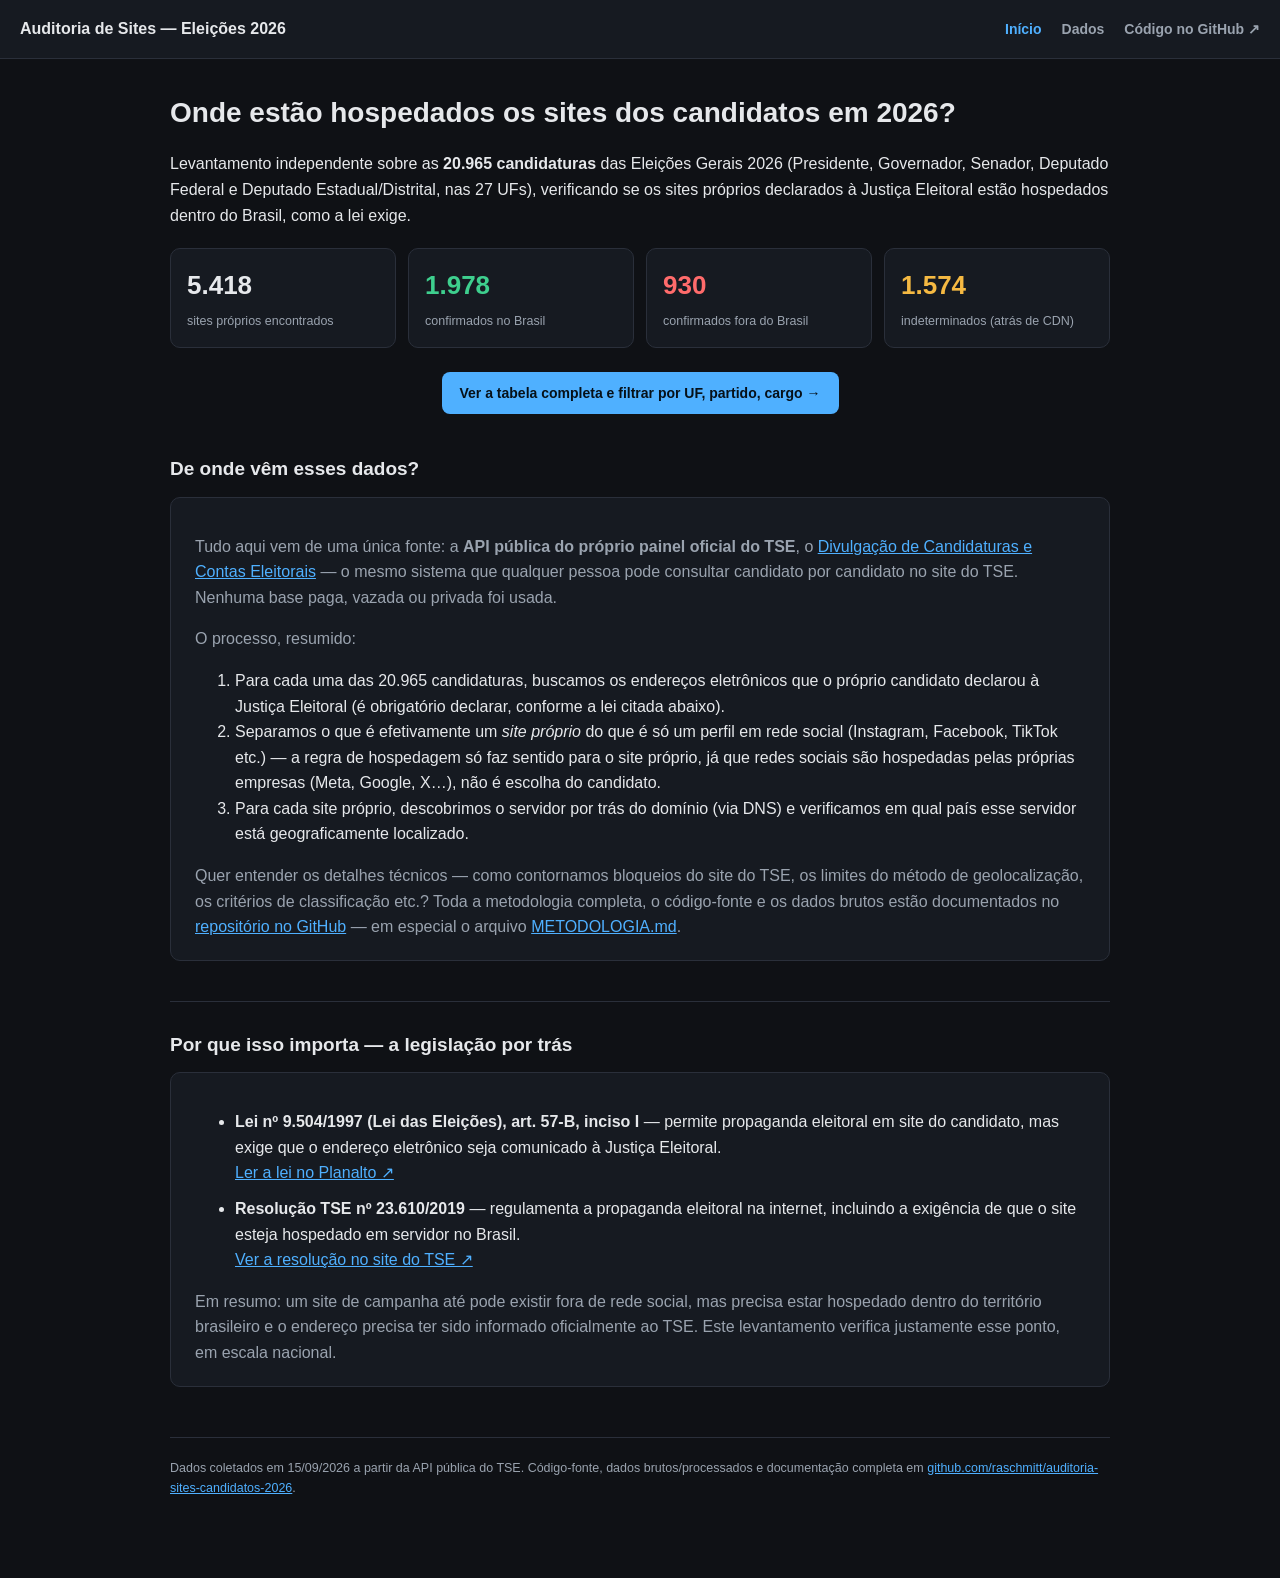
==== docs/index.html @ a0c49d77 "Remove seção 'O que este site NÃO é' da home" ====
<!DOCTYPE html>
<html lang="pt-BR">
<head>
<meta charset="UTF-8">
<meta name="viewport" content="width=device-width, initial-scale=1.0">
<title>Auditoria de Sites de Candidatos 2026</title>
<link rel="stylesheet" href="assets/style.css">
</head>
<body>

<nav class="topbar">
  <span class="brand">Auditoria de Sites — Eleições 2026</span>
  <a href="index.html" class="active">Início</a>
  <a href="dados.html">Dados</a>
  <a href="https://github.com/raschmitt/auditoria-sites-candidatos-2026" target="_blank">Código no GitHub ↗</a>
</nav>

<div class="wrap">

  <h1>Onde estão hospedados os sites dos candidatos em 2026?</h1>
  <p class="lead">
    Levantamento independente sobre as <strong>20.965 candidaturas</strong> das
    Eleições Gerais 2026 (Presidente, Governador, Senador, Deputado Federal e
    Deputado Estadual/Distrital, nas 27 UFs), verificando se os sites próprios
    declarados à Justiça Eleitoral estão hospedados dentro do Brasil, como a
    lei exige.
  </p>

  <div class="stat-grid">
    <div class="stat-card"><div class="num">5.418</div><div class="lbl">sites próprios encontrados</div></div>
    <div class="stat-card ok"><div class="num">1.978</div><div class="lbl">confirmados no Brasil</div></div>
    <div class="stat-card bad"><div class="num">930</div><div class="lbl">confirmados fora do Brasil</div></div>
    <div class="stat-card warn"><div class="num">1.574</div><div class="lbl">indeterminados (atrás de CDN)</div></div>
  </div>

  <p style="text-align:center; margin: 24px 0 40px;">
    <a class="btn" href="dados.html">Ver a tabela completa e filtrar por UF, partido, cargo →</a>
  </p>

  <h2>De onde vêm esses dados?</h2>
  <div class="card">
    <p>
      Tudo aqui vem de uma única fonte: a <strong>API pública do próprio
      painel oficial do TSE</strong>, o
      <a href="https://divulgacandcontas.tse.jus.br/divulga/" target="_blank">Divulgação de Candidaturas e Contas Eleitorais</a>
      — o mesmo sistema que qualquer pessoa pode consultar candidato por
      candidato no site do TSE. Nenhuma base paga, vazada ou privada foi
      usada.
    </p>
    <p>
      O processo, resumido:
    </p>
    <ol>
      <li>Para cada uma das 20.965 candidaturas, buscamos os endereços
        eletrônicos que o próprio candidato declarou à Justiça Eleitoral
        (é obrigatório declarar, conforme a lei citada abaixo).</li>
      <li>Separamos o que é efetivamente um <em>site próprio</em> do que é só
        um perfil em rede social (Instagram, Facebook, TikTok etc.) — a regra
        de hospedagem só faz sentido para o site próprio, já que redes
        sociais são hospedadas pelas próprias empresas (Meta, Google, X…),
        não é escolha do candidato.</li>
      <li>Para cada site próprio, descobrimos o servidor por trás do domínio
        (via DNS) e verificamos em qual país esse servidor está
        geograficamente localizado.</li>
    </ol>
    <p style="margin-bottom:0;">
      Quer entender os detalhes técnicos — como contornamos bloqueios do site
      do TSE, os limites do método de geolocalização, os critérios de
      classificação etc.? Toda a metodologia completa, o código-fonte e os
      dados brutos estão documentados no
      <a href="https://github.com/raschmitt/auditoria-sites-candidatos-2026" target="_blank">repositório no GitHub</a>
      — em especial o arquivo
      <a href="https://github.com/raschmitt/auditoria-sites-candidatos-2026/blob/main/docs/METODOLOGIA.md" target="_blank">METODOLOGIA.md</a>.
    </p>
  </div>

  <h2>Por que isso importa — a legislação por trás</h2>
  <div class="card">
    <ul class="legis">
      <li>
        <strong>Lei nº 9.504/1997 (Lei das Eleições), art. 57-B, inciso I</strong> —
        permite propaganda eleitoral em site do candidato, mas exige que o
        endereço eletrônico seja comunicado à Justiça Eleitoral.
        <br><a href="https://www.planalto.gov.br/ccivil_03/leis/l9504.htm" target="_blank">Ler a lei no Planalto ↗</a>
      </li>
      <li>
        <strong>Resolução TSE nº 23.610/2019</strong> — regulamenta a
        propaganda eleitoral na internet, incluindo a exigência de que o
        site esteja hospedado em servidor no Brasil.
        <br><a href="https://www.tse.jus.br/legislacao/compilada/res/2019/resolucao-no-23-610-de-18-de-dezembro-de-2019" target="_blank">Ver a resolução no site do TSE ↗</a>
      </li>
    </ul>
    <p style="margin-bottom:0;">
      Em resumo: um site de campanha até pode existir fora de rede social,
      mas precisa estar hospedado dentro do território brasileiro e o
      endereço precisa ter sido informado oficialmente ao TSE. Este
      levantamento verifica justamente esse ponto, em escala nacional.
    </p>
  </div>

  <footer>
    Dados coletados em 15/09/2026 a partir da API pública do TSE.
    Código-fonte, dados brutos/processados e documentação completa em
    <a href="https://github.com/raschmitt/auditoria-sites-candidatos-2026" target="_blank">github.com/raschmitt/auditoria-sites-candidatos-2026</a>.
  </footer>

</div>
</body>
</html>
---- docs/assets/style.css ----
:root {
  --bg: #0f1115;
  --bg-card: #161a21;
  --border: #2a2f3a;
  --text: #e6e8eb;
  --text-dim: #9aa3af;
  --accent: #4fb0ff;
  --green: #3ecf8e;
  --red: #ff6b6b;
  --amber: #f5b942;
  --gray: #6b7280;
  --radius: 10px;
  --font: -apple-system, BlinkMacSystemFont, "Segoe UI", Roboto, Helvetica, Arial, sans-serif;
}

* { box-sizing: border-box; }

body {
  margin: 0;
  font-family: var(--font);
  background: var(--bg);
  color: var(--text);
  line-height: 1.6;
}

.wrap {
  max-width: 980px;
  margin: 0 auto;
  padding: 32px 20px 80px;
}

.wrap.wide {
  max-width: 1440px;
}

nav.topbar {
  display: flex;
  gap: 20px;
  align-items: center;
  padding: 16px 20px;
  border-bottom: 1px solid var(--border);
  background: var(--bg-card);
  position: sticky;
  top: 0;
  z-index: 10;
}
nav.topbar a {
  color: var(--text-dim);
  text-decoration: none;
  font-size: 14px;
  font-weight: 600;
}
nav.topbar a.active, nav.topbar a:hover { color: var(--accent); }
nav.topbar .brand { color: var(--text); font-weight: 700; margin-right: auto; }

h1 { font-size: 28px; margin: 0 0 8px; }
h2 { font-size: 19px; margin: 40px 0 12px; border-top: 1px solid var(--border); padding-top: 28px; }
h2:first-of-type { border-top: none; padding-top: 0; }
p { color: var(--text-dim); }
a { color: var(--accent); }

.lead { font-size: 16px; color: var(--text); }

.stat-grid {
  display: grid;
  grid-template-columns: repeat(auto-fit, minmax(150px, 1fr));
  gap: 12px;
  margin: 20px 0;
}
.stat-card {
  background: var(--bg-card);
  border: 1px solid var(--border);
  border-radius: var(--radius);
  padding: 16px;
}
.stat-card .num { font-size: 26px; font-weight: 700; }
.stat-card .lbl { font-size: 12.5px; color: var(--text-dim); margin-top: 4px; }
.stat-card.ok .num { color: var(--green); }
.stat-card.bad .num { color: var(--red); }
.stat-card.warn .num { color: var(--amber); }

.card {
  background: var(--bg-card);
  border: 1px solid var(--border);
  border-radius: var(--radius);
  padding: 20px 24px;
  margin-bottom: 16px;
}

ul.legis li { margin-bottom: 10px; }

.btn {
  display: inline-block;
  background: var(--accent);
  color: #061018;
  font-weight: 700;
  text-decoration: none;
  padding: 10px 18px;
  border-radius: 8px;
  font-size: 14px;
}
.btn.secondary {
  background: transparent;
  color: var(--text);
  border: 1px solid var(--border);
}

/* --- tabela de dados --- */
.filters {
  display: flex;
  flex-wrap: wrap;
  gap: 10px;
  margin-bottom: 16px;
  position: sticky;
  top: 57px;
  background: var(--bg);
  padding: 12px 0;
  z-index: 5;
}
.filters input, .filters select {
  background: var(--bg-card);
  border: 1px solid var(--border);
  color: var(--text);
  padding: 8px 10px;
  border-radius: 8px;
  font-size: 13px;
  font-family: var(--font);
}
.filters input[type="search"] { flex: 1 1 220px; min-width: 160px; }
.filters select { flex: 0 1 160px; }

.count-line { color: var(--text-dim); font-size: 13px; margin-bottom: 10px; }

.table-scroll { overflow-x: auto; border: 1px solid var(--border); border-radius: var(--radius); }
table { border-collapse: collapse; width: 100%; font-size: 13.5px; white-space: nowrap; }
thead th {
  text-align: left;
  background: var(--bg-card);
  color: var(--text-dim);
  padding: 10px 12px;
  border-bottom: 1px solid var(--border);
  position: sticky;
  top: 0;
}
tbody td { padding: 8px 12px; border-bottom: 1px solid var(--border); }
tbody tr:hover { background: #1a1f28; }
tbody td.dom a { color: var(--text); }

.badge { display: inline-block; padding: 3px 9px; border-radius: 999px; font-size: 12px; font-weight: 600; }
.badge.br { background: rgba(62,207,142,0.15); color: var(--green); }
.badge.fora { background: rgba(255,107,107,0.15); color: var(--red); }
.badge.cdn { background: rgba(245,185,66,0.15); color: var(--amber); }
.badge.erro { background: rgba(107,114,128,0.2); color: var(--gray); }

.pagination { display: flex; gap: 8px; align-items: center; justify-content: center; margin-top: 16px; }
.pagination button {
  background: var(--bg-card); color: var(--text); border: 1px solid var(--border);
  padding: 6px 12px; border-radius: 6px; cursor: pointer; font-size: 13px;
}
.pagination button:disabled { opacity: 0.4; cursor: default; }

footer { color: var(--text-dim); font-size: 12.5px; margin-top: 50px; border-top: 1px solid var(--border); padding-top: 20px; }

@media (max-width: 640px) {
  .wrap { padding: 20px 14px 60px; }
  h1 { font-size: 23px; }
  .filters { position: static; }
}
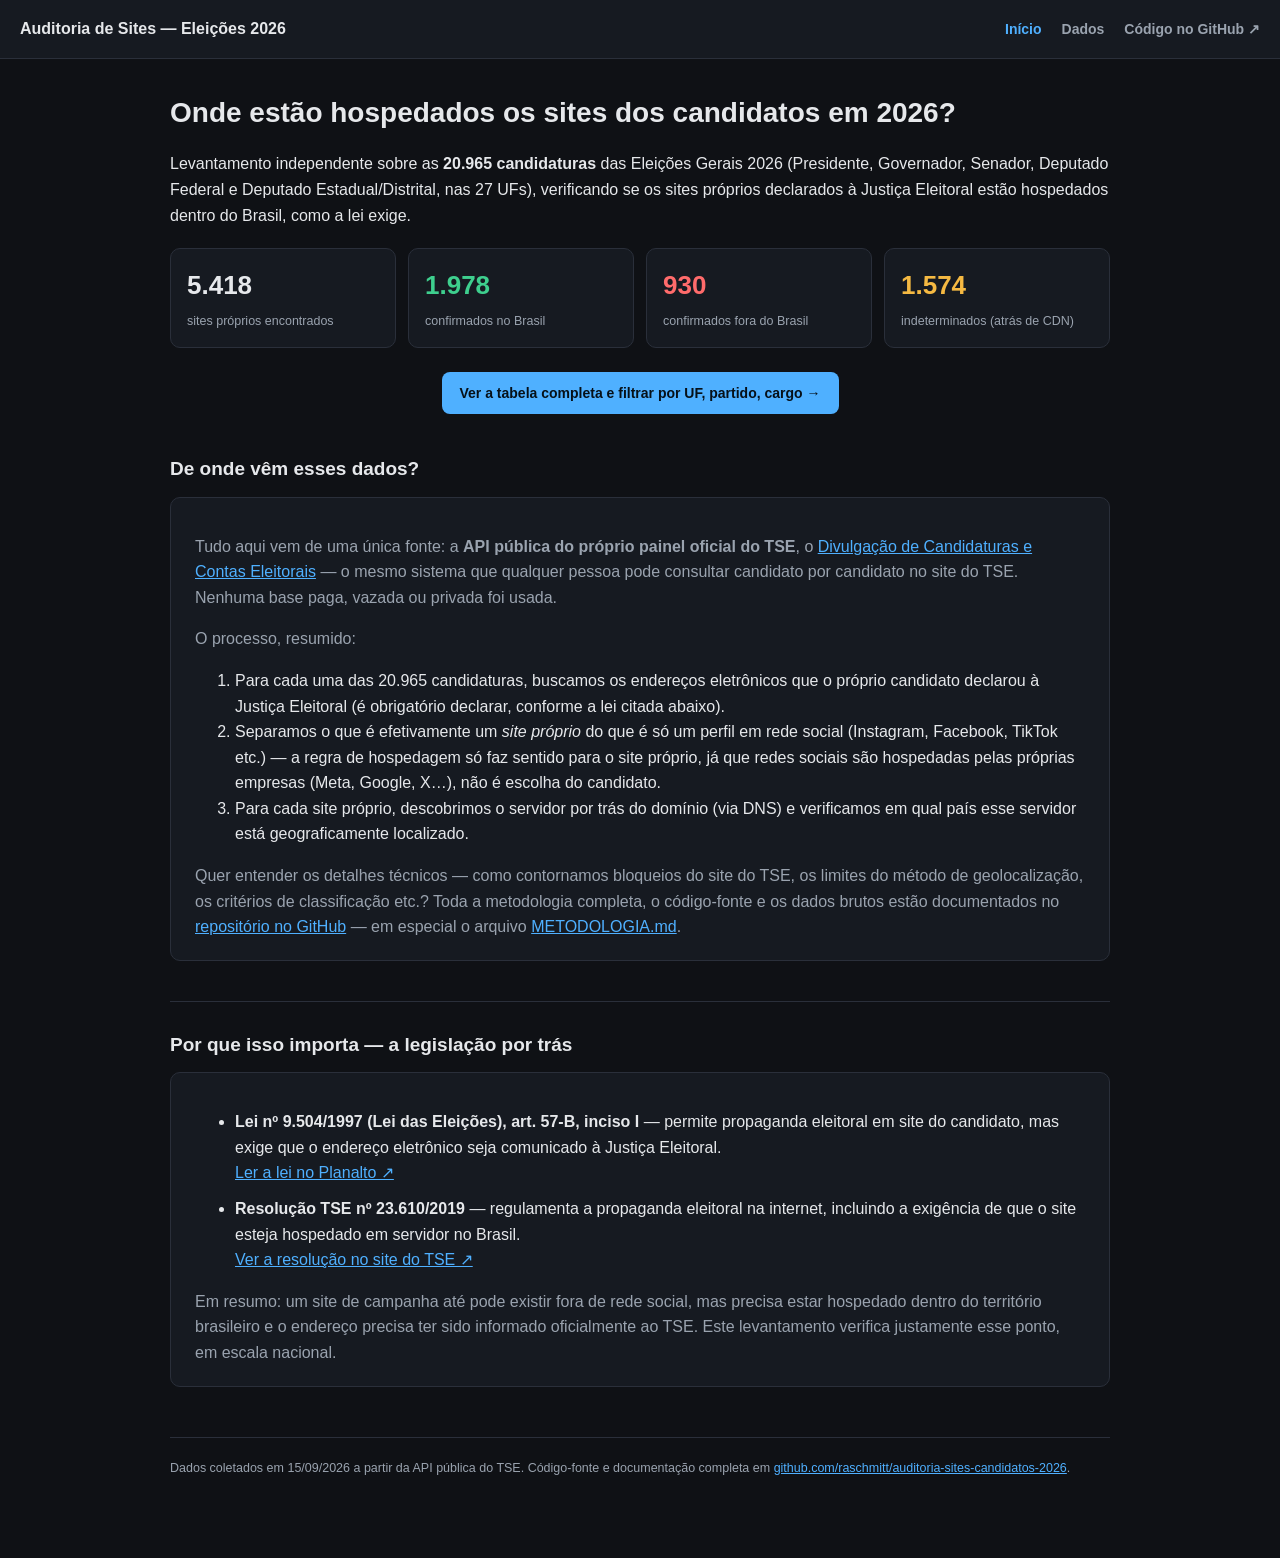
==== commit 9bc8551f: "Simplifica texto do rodapé da home" ====
--- a/docs/index.html
+++ b/docs/index.html
@@ -100,7 +100,7 @@
 
   <footer>
     Dados coletados em 15/09/2026 a partir da API pública do TSE.
-    Código-fonte, dados brutos/processados e documentação completa em
+    Código-fonte e documentação completa em
     <a href="https://github.com/raschmitt/auditoria-sites-candidatos-2026" target="_blank">github.com/raschmitt/auditoria-sites-candidatos-2026</a>.
   </footer>
 
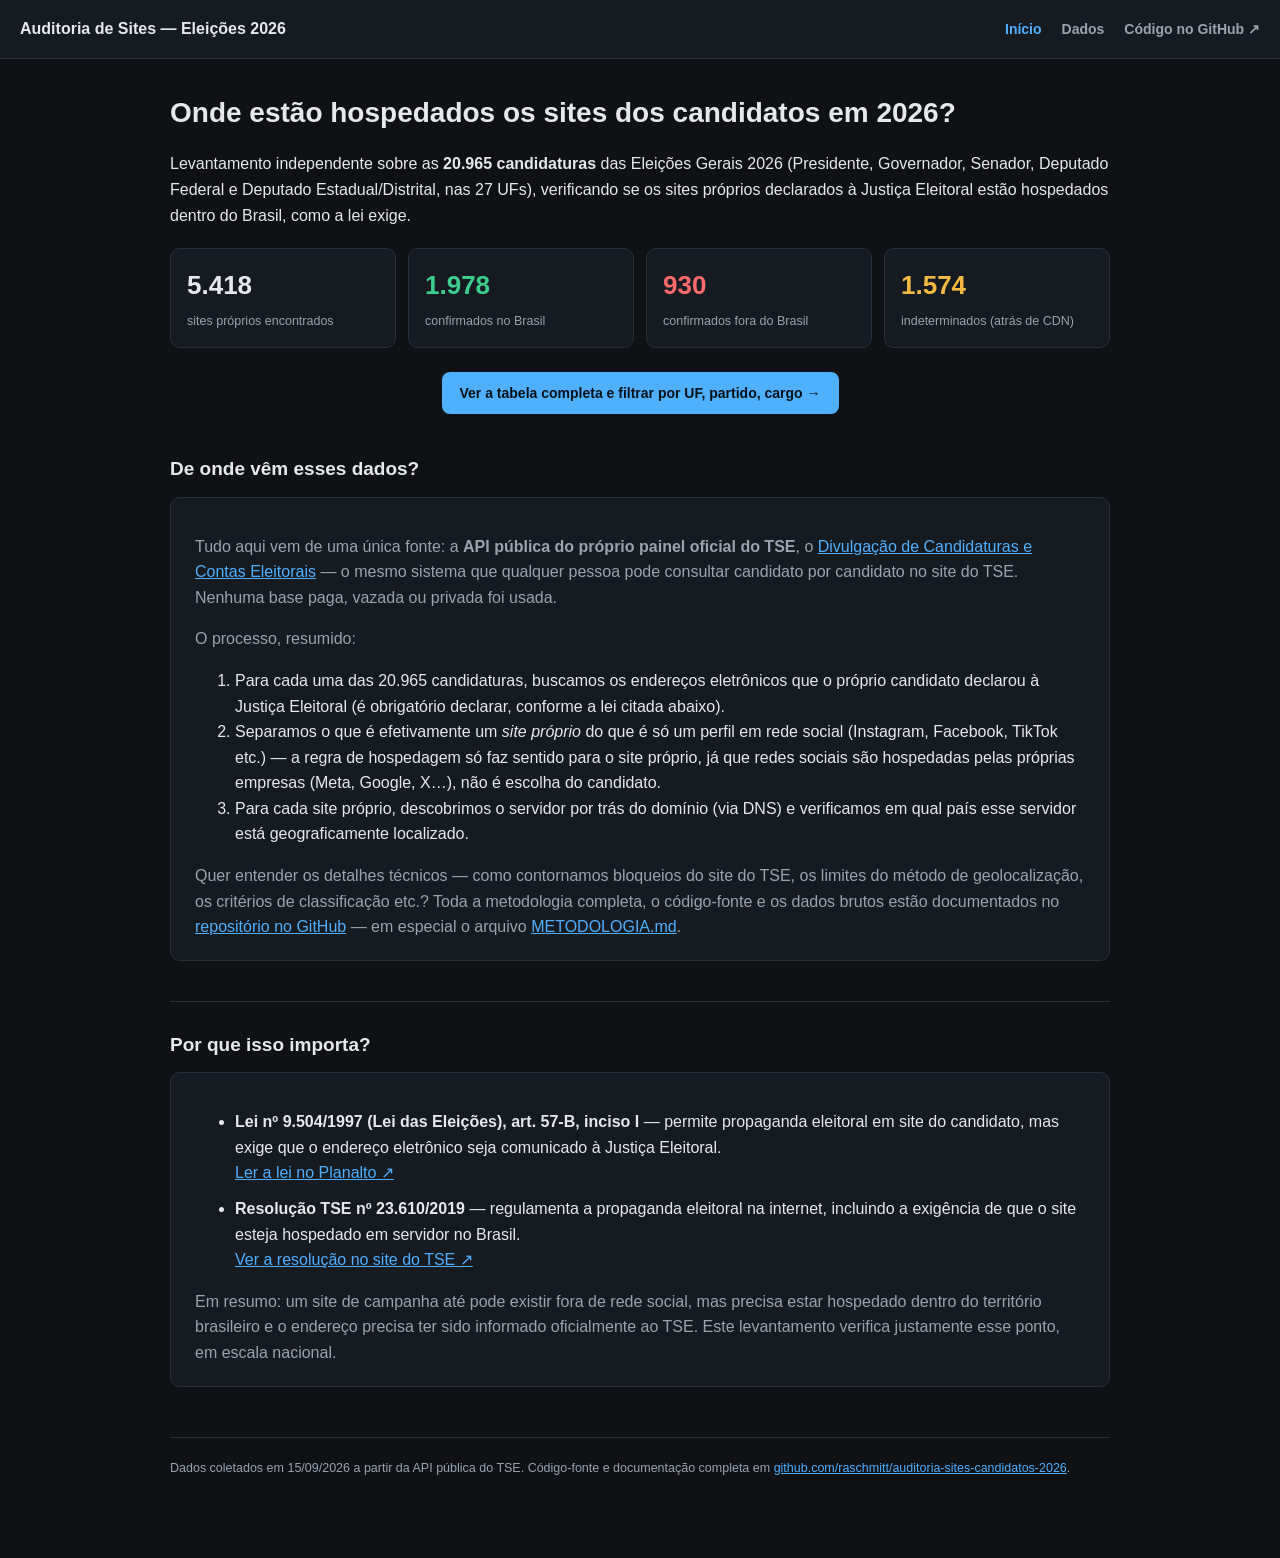
==== commit 8ef0ab8c: "Simplifica título da seção de legislação para 'Por que isso importa?'" ====
--- a/docs/index.html
+++ b/docs/index.html
@@ -74,7 +74,7 @@
     </p>
   </div>
 
-  <h2>Por que isso importa — a legislação por trás</h2>
+  <h2>Por que isso importa?</h2>
   <div class="card">
     <ul class="legis">
       <li>
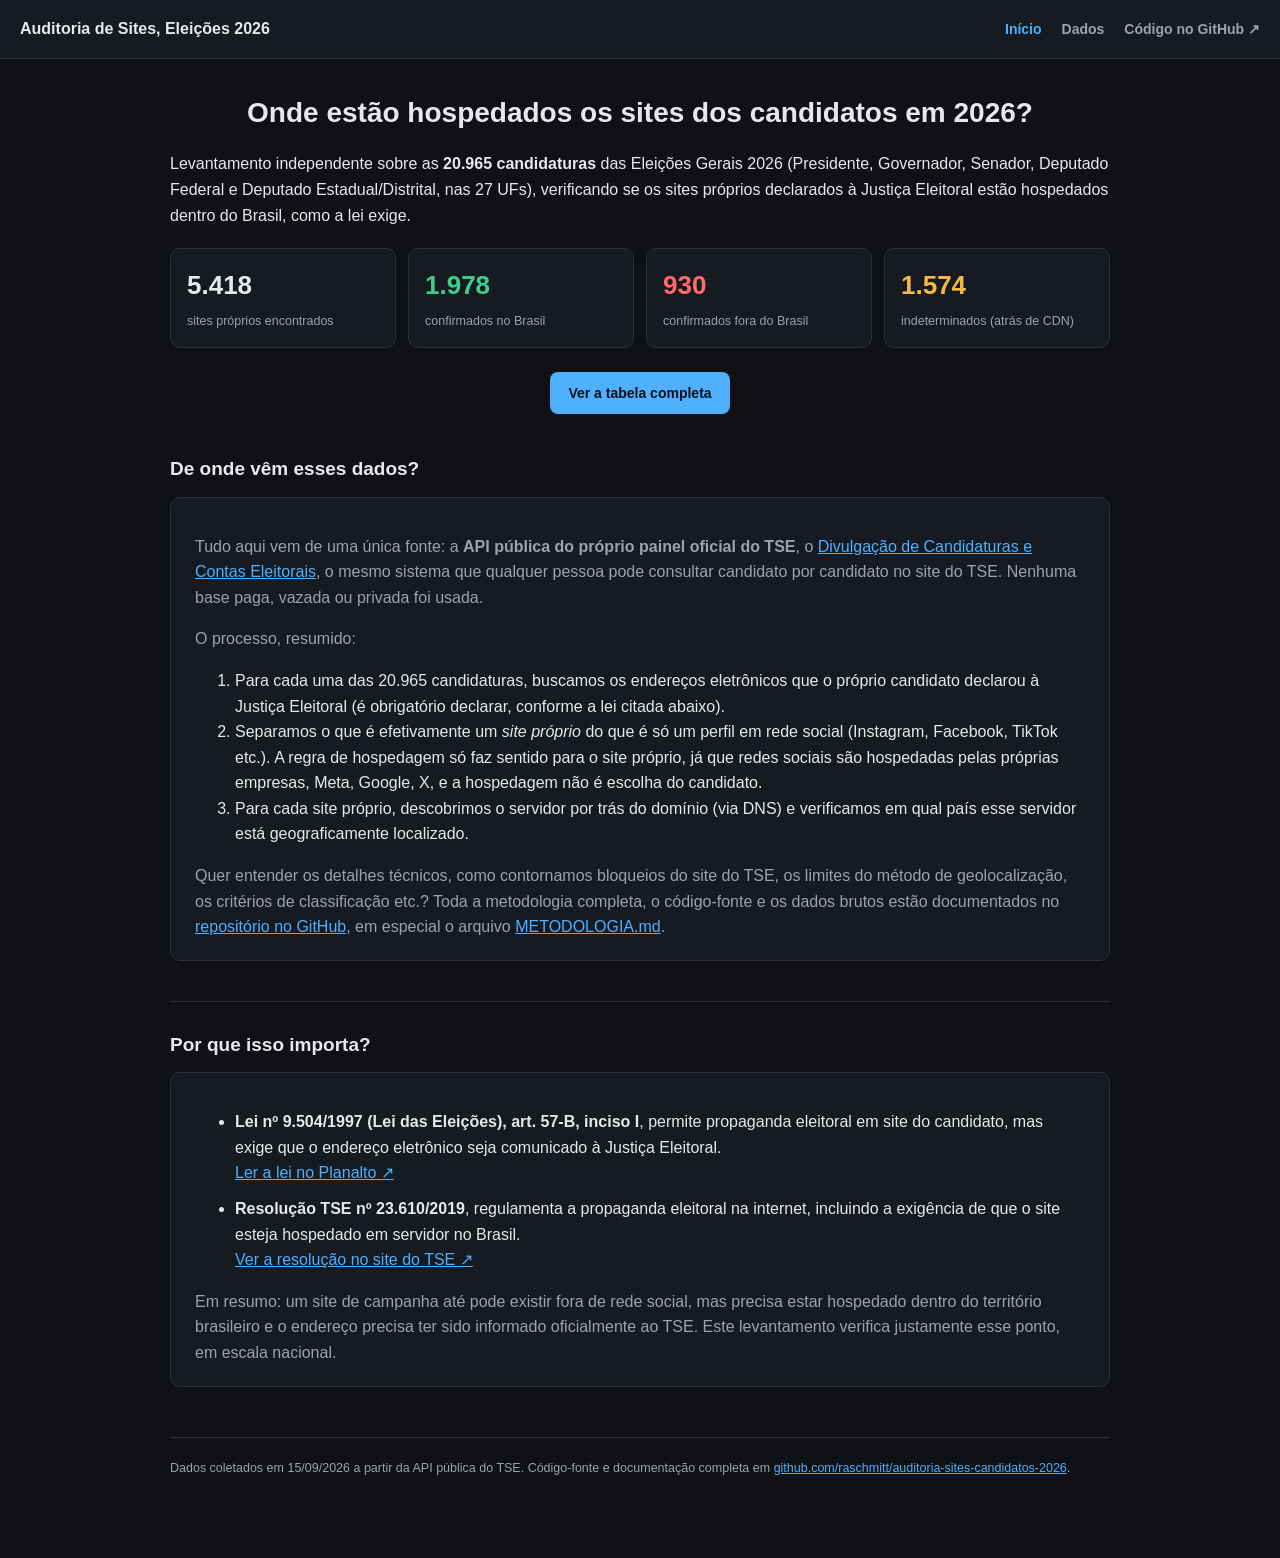
==== commit 3b32e055: "Ajustes de copy na home: botão, título centralizado, sem travessão - Simplifica copy do botão princi" ====
--- a/docs/index.html
+++ b/docs/index.html
@@ -9,7 +9,7 @@
 <body>
 
 <nav class="topbar">
-  <span class="brand">Auditoria de Sites — Eleições 2026</span>
+  <span class="brand">Auditoria de Sites, Eleições 2026</span>
   <a href="index.html" class="active">Início</a>
   <a href="dados.html">Dados</a>
   <a href="https://github.com/raschmitt/auditoria-sites-candidatos-2026" target="_blank">Código no GitHub ↗</a>
@@ -17,7 +17,7 @@
 
 <div class="wrap">
 
-  <h1>Onde estão hospedados os sites dos candidatos em 2026?</h1>
+  <h1 style="text-align:center;">Onde estão hospedados os sites dos candidatos em 2026?</h1>
   <p class="lead">
     Levantamento independente sobre as <strong>20.965 candidaturas</strong> das
     Eleições Gerais 2026 (Presidente, Governador, Senador, Deputado Federal e
@@ -34,7 +34,7 @@
   </div>
 
   <p style="text-align:center; margin: 24px 0 40px;">
-    <a class="btn" href="dados.html">Ver a tabela completa e filtrar por UF, partido, cargo →</a>
+    <a class="btn" href="dados.html">Ver a tabela completa</a>
   </p>
 
   <h2>De onde vêm esses dados?</h2>
@@ -42,8 +42,8 @@
     <p>
       Tudo aqui vem de uma única fonte: a <strong>API pública do próprio
       painel oficial do TSE</strong>, o
-      <a href="https://divulgacandcontas.tse.jus.br/divulga/" target="_blank">Divulgação de Candidaturas e Contas Eleitorais</a>
-      — o mesmo sistema que qualquer pessoa pode consultar candidato por
+      <a href="https://divulgacandcontas.tse.jus.br/divulga/" target="_blank">Divulgação de Candidaturas e Contas Eleitorais</a>,
+      o mesmo sistema que qualquer pessoa pode consultar candidato por
       candidato no site do TSE. Nenhuma base paga, vazada ou privada foi
       usada.
     </p>
@@ -55,21 +55,21 @@
         eletrônicos que o próprio candidato declarou à Justiça Eleitoral
         (é obrigatório declarar, conforme a lei citada abaixo).</li>
       <li>Separamos o que é efetivamente um <em>site próprio</em> do que é só
-        um perfil em rede social (Instagram, Facebook, TikTok etc.) — a regra
+        um perfil em rede social (Instagram, Facebook, TikTok etc.). A regra
         de hospedagem só faz sentido para o site próprio, já que redes
-        sociais são hospedadas pelas próprias empresas (Meta, Google, X…),
-        não é escolha do candidato.</li>
+        sociais são hospedadas pelas próprias empresas, Meta, Google, X,
+        e a hospedagem não é escolha do candidato.</li>
       <li>Para cada site próprio, descobrimos o servidor por trás do domínio
         (via DNS) e verificamos em qual país esse servidor está
         geograficamente localizado.</li>
     </ol>
     <p style="margin-bottom:0;">
-      Quer entender os detalhes técnicos — como contornamos bloqueios do site
+      Quer entender os detalhes técnicos, como contornamos bloqueios do site
       do TSE, os limites do método de geolocalização, os critérios de
       classificação etc.? Toda a metodologia completa, o código-fonte e os
       dados brutos estão documentados no
-      <a href="https://github.com/raschmitt/auditoria-sites-candidatos-2026" target="_blank">repositório no GitHub</a>
-      — em especial o arquivo
+      <a href="https://github.com/raschmitt/auditoria-sites-candidatos-2026" target="_blank">repositório no GitHub</a>,
+      em especial o arquivo
       <a href="https://github.com/raschmitt/auditoria-sites-candidatos-2026/blob/main/docs/METODOLOGIA.md" target="_blank">METODOLOGIA.md</a>.
     </p>
   </div>
@@ -78,13 +78,13 @@
   <div class="card">
     <ul class="legis">
       <li>
-        <strong>Lei nº 9.504/1997 (Lei das Eleições), art. 57-B, inciso I</strong> —
+        <strong>Lei nº 9.504/1997 (Lei das Eleições), art. 57-B, inciso I</strong>,
         permite propaganda eleitoral em site do candidato, mas exige que o
         endereço eletrônico seja comunicado à Justiça Eleitoral.
         <br><a href="https://www.planalto.gov.br/ccivil_03/leis/l9504.htm" target="_blank">Ler a lei no Planalto ↗</a>
       </li>
       <li>
-        <strong>Resolução TSE nº 23.610/2019</strong> — regulamenta a
+        <strong>Resolução TSE nº 23.610/2019</strong>, regulamenta a
         propaganda eleitoral na internet, incluindo a exigência de que o
         site esteja hospedado em servidor no Brasil.
         <br><a href="https://www.tse.jus.br/legislacao/compilada/res/2019/resolucao-no-23-610-de-18-de-dezembro-de-2019" target="_blank">Ver a resolução no site do TSE ↗</a>
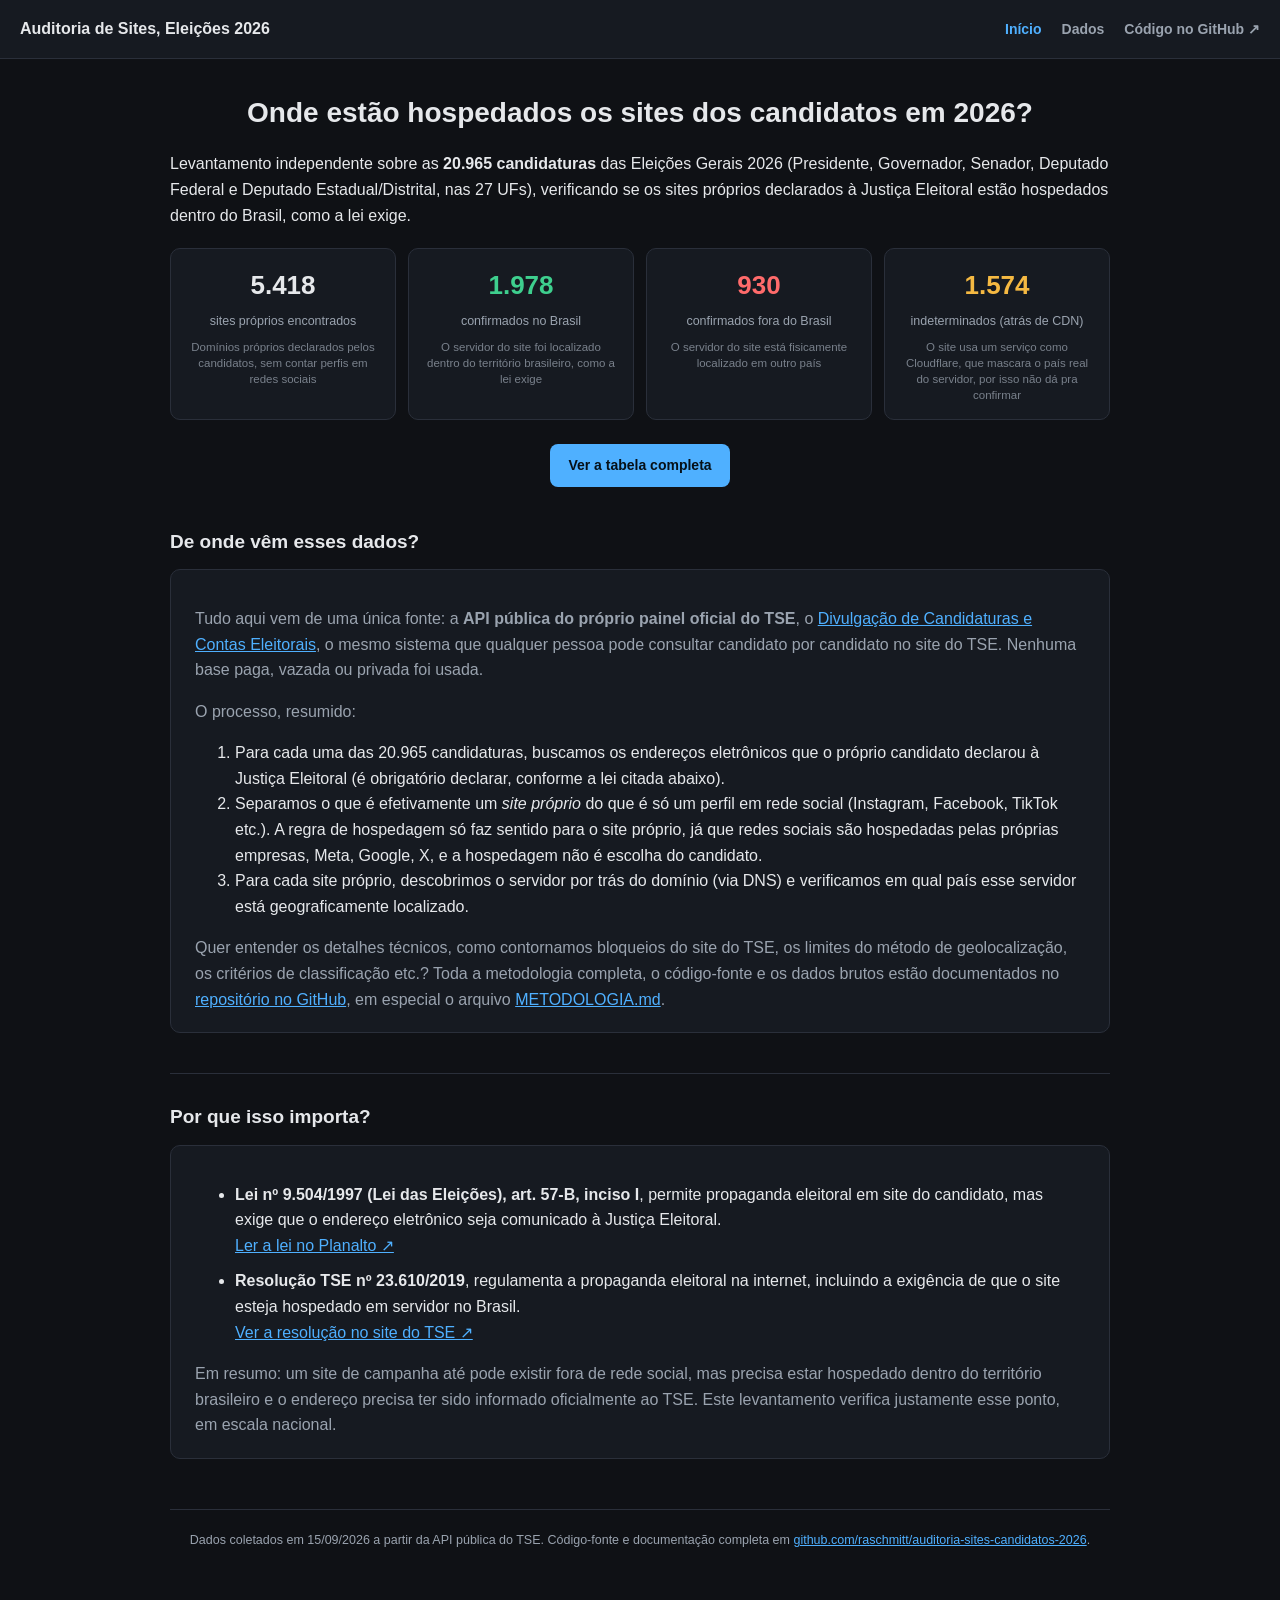
==== commit 9b1a2bdf: "Centraliza cards de estatísticas e adiciona explicação em cada um" ====
--- a/docs/index.html
+++ b/docs/index.html
@@ -27,10 +27,26 @@
   </p>
 
   <div class="stat-grid">
-    <div class="stat-card"><div class="num">5.418</div><div class="lbl">sites próprios encontrados</div></div>
-    <div class="stat-card ok"><div class="num">1.978</div><div class="lbl">confirmados no Brasil</div></div>
-    <div class="stat-card bad"><div class="num">930</div><div class="lbl">confirmados fora do Brasil</div></div>
-    <div class="stat-card warn"><div class="num">1.574</div><div class="lbl">indeterminados (atrás de CDN)</div></div>
+    <div class="stat-card">
+      <div class="num">5.418</div>
+      <div class="lbl">sites próprios encontrados</div>
+      <div class="desc">Domínios próprios declarados pelos candidatos, sem contar perfis em redes sociais</div>
+    </div>
+    <div class="stat-card ok">
+      <div class="num">1.978</div>
+      <div class="lbl">confirmados no Brasil</div>
+      <div class="desc">O servidor do site foi localizado dentro do território brasileiro, como a lei exige</div>
+    </div>
+    <div class="stat-card bad">
+      <div class="num">930</div>
+      <div class="lbl">confirmados fora do Brasil</div>
+      <div class="desc">O servidor do site está fisicamente localizado em outro país</div>
+    </div>
+    <div class="stat-card warn">
+      <div class="num">1.574</div>
+      <div class="lbl">indeterminados (atrás de CDN)</div>
+      <div class="desc">O site usa um serviço como Cloudflare, que mascara o país real do servidor, por isso não dá pra confirmar</div>
+    </div>
   </div>
 
   <p style="text-align:center; margin: 24px 0 40px;">
--- a/docs/assets/style.css
+++ b/docs/assets/style.css
@@ -72,9 +72,11 @@
   border: 1px solid var(--border);
   border-radius: var(--radius);
   padding: 16px;
+  text-align: center;
 }
 .stat-card .num { font-size: 26px; font-weight: 700; }
 .stat-card .lbl { font-size: 12.5px; color: var(--text-dim); margin-top: 4px; }
+.stat-card .desc { font-size: 11.5px; color: var(--text-dim); opacity: 0.75; margin-top: 8px; line-height: 1.4; }
 .stat-card.ok .num { color: var(--green); }
 .stat-card.bad .num { color: var(--red); }
 .stat-card.warn .num { color: var(--amber); }
@@ -126,6 +128,14 @@
   font-size: 13px;
   font-family: var(--font);
 }
+.filters select {
+  appearance: none;
+  -webkit-appearance: none;
+  padding-right: 34px;
+  background-image: url('data:image/svg+xml;utf8,<svg xmlns="http://www.w3.org/2000/svg" width="10" height="6" viewBox="0 0 10 6"><path d="M1 1l4 4 4-4" fill="none" stroke="%239aa3af" stroke-width="1.6" stroke-linecap="round" stroke-linejoin="round"/></svg>');
+  background-repeat: no-repeat;
+  background-position: right 12px center;
+}
 .filters input[type="search"] { flex: 1 1 220px; min-width: 160px; }
 .filters select { flex: 0 1 160px; }
 
@@ -134,15 +144,19 @@
 .table-scroll { overflow-x: auto; border: 1px solid var(--border); border-radius: var(--radius); }
 table { border-collapse: collapse; width: 100%; font-size: 13.5px; white-space: nowrap; }
 thead th {
-  text-align: left;
+  text-align: center;
   background: var(--bg-card);
   color: var(--text-dim);
   padding: 10px 12px;
   border-bottom: 1px solid var(--border);
   position: sticky;
   top: 0;
+  cursor: pointer;
+  user-select: none;
 }
-tbody td { padding: 8px 12px; border-bottom: 1px solid var(--border); }
+thead th:hover { color: var(--text); }
+.sort-arrow { display: inline-block; font-size: 10px; color: var(--text-dim); margin-left: 3px; }
+tbody td { padding: 8px 12px; border-bottom: 1px solid var(--border); text-align: center; }
 tbody tr:hover { background: #1a1f28; }
 tbody td.dom a { color: var(--text); }
 
@@ -154,12 +168,25 @@
 
 .pagination { display: flex; gap: 8px; align-items: center; justify-content: center; margin-top: 16px; }
 .pagination button {
+  display: inline-flex; align-items: center; justify-content: center; gap: 8px;
+  line-height: 1;
   background: var(--bg-card); color: var(--text); border: 1px solid var(--border);
   padding: 6px 12px; border-radius: 6px; cursor: pointer; font-size: 13px;
 }
+.pagination button .chevron {
+  width: 8px; height: 8px;
+  display: inline-block;
+  background-image: url('data:image/svg+xml;utf8,<svg xmlns="http://www.w3.org/2000/svg" width="10" height="6" viewBox="0 0 10 6"><path d="M1 1l4 4 4-4" fill="none" stroke="%23e6e8eb" stroke-width="1.6" stroke-linecap="round" stroke-linejoin="round"/></svg>');
+  background-repeat: no-repeat;
+  background-position: center;
+}
+.pagination button.disabled-look .chevron,
+.pagination button:disabled .chevron { opacity: 0.5; }
+#btn-prev .chevron { transform: rotate(90deg); }
+#btn-next .chevron { transform: rotate(-90deg); }
 .pagination button:disabled { opacity: 0.4; cursor: default; }
 
-footer { color: var(--text-dim); font-size: 12.5px; margin-top: 50px; border-top: 1px solid var(--border); padding-top: 20px; }
+footer { color: var(--text-dim); font-size: 12.5px; margin-top: 50px; border-top: 1px solid var(--border); padding-top: 20px; text-align: center; }
 
 @media (max-width: 640px) {
   .wrap { padding: 20px 14px 60px; }
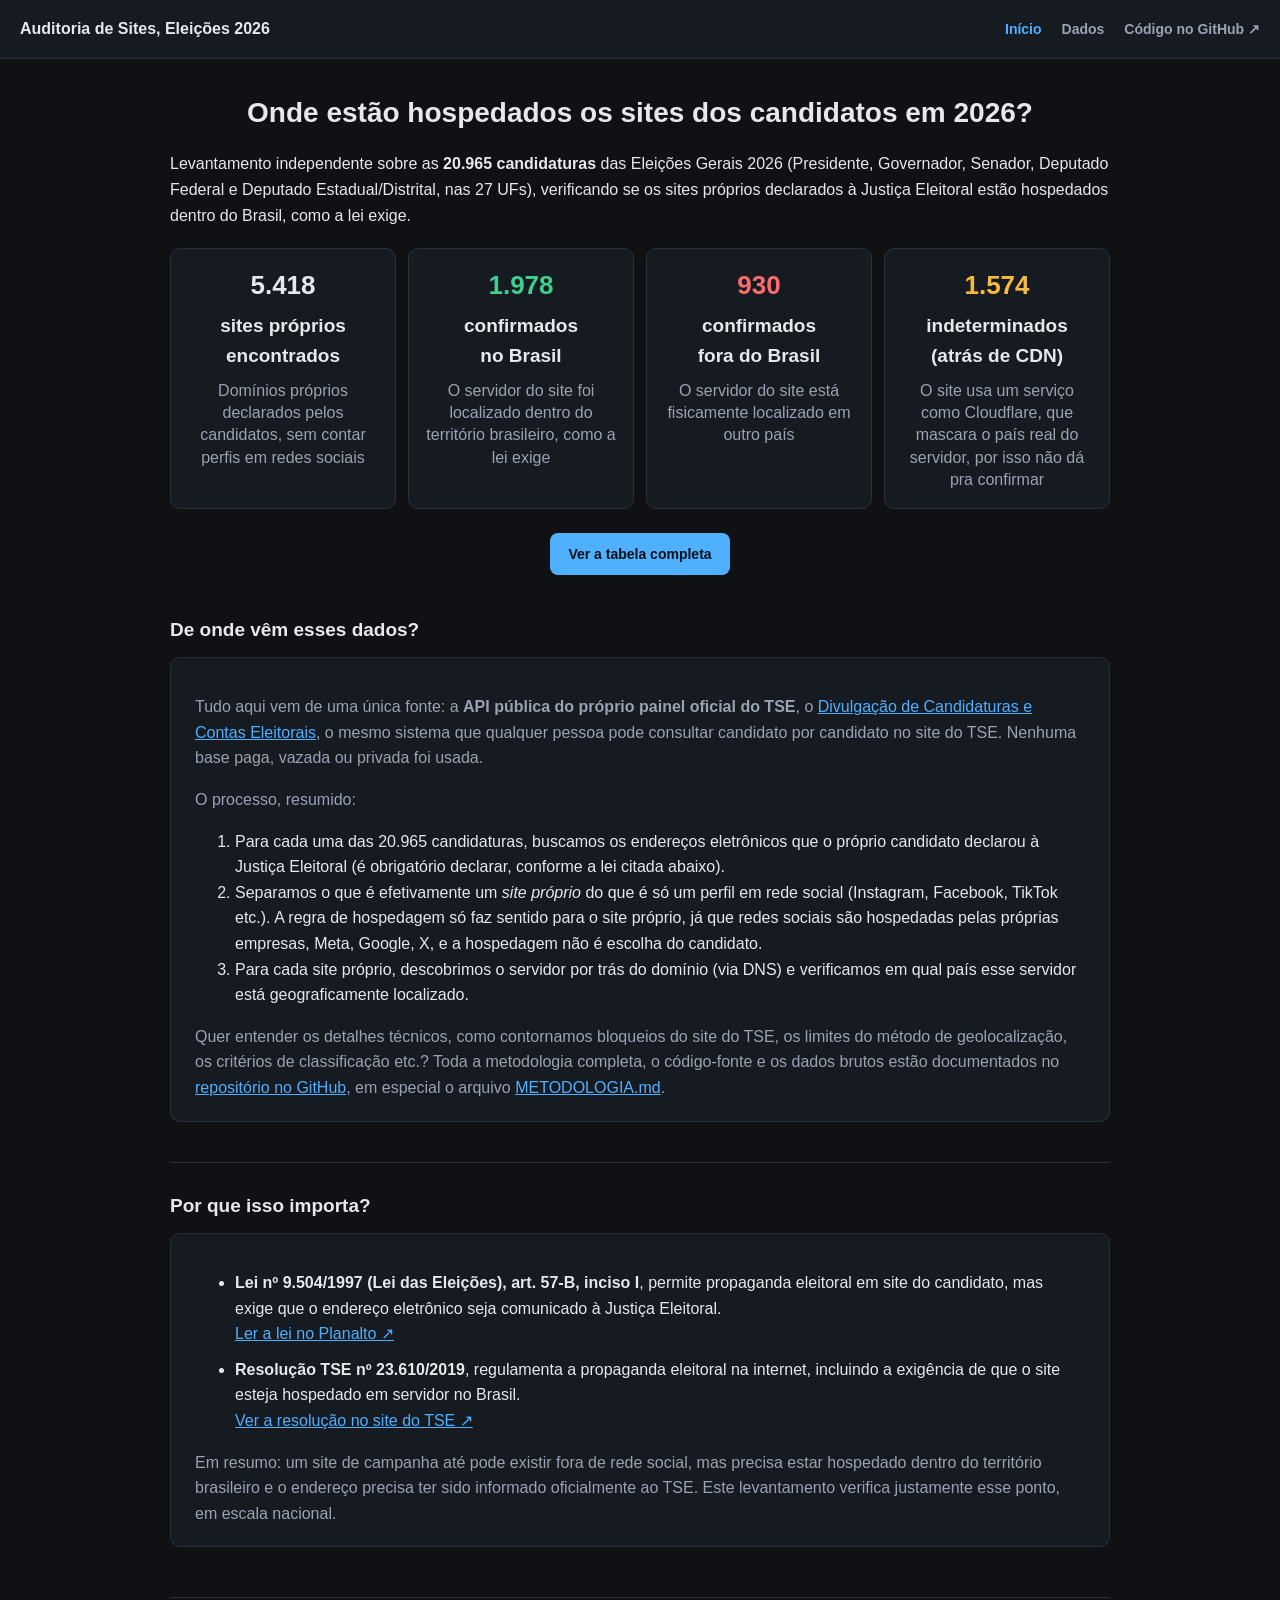
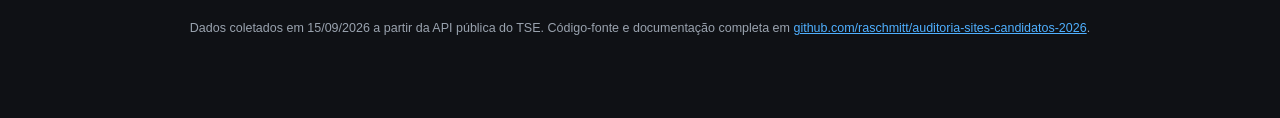
==== commit c4f249c1: "Quebra linha do rótulo dos cards após "confirmados" Co-Authored-By: Claude Sonnet 5 <noreply@anthrop" ====
--- a/docs/index.html
+++ b/docs/index.html
@@ -34,12 +34,12 @@
     </div>
     <div class="stat-card ok">
       <div class="num">1.978</div>
-      <div class="lbl">confirmados no Brasil</div>
+      <div class="lbl">confirmados<br>no Brasil</div>
       <div class="desc">O servidor do site foi localizado dentro do território brasileiro, como a lei exige</div>
     </div>
     <div class="stat-card bad">
       <div class="num">930</div>
-      <div class="lbl">confirmados fora do Brasil</div>
+      <div class="lbl">confirmados<br>fora do Brasil</div>
       <div class="desc">O servidor do site está fisicamente localizado em outro país</div>
     </div>
     <div class="stat-card warn">
@@ -86,7 +86,7 @@
       dados brutos estão documentados no
       <a href="https://github.com/raschmitt/auditoria-sites-candidatos-2026" target="_blank">repositório no GitHub</a>,
       em especial o arquivo
-      <a href="https://github.com/raschmitt/auditoria-sites-candidatos-2026/blob/main/docs/METODOLOGIA.md" target="_blank">METODOLOGIA.md</a>.
+      <a href="https://github.com/raschmitt/auditoria-sites-candidatos-2026/blob/master/docs/METODOLOGIA.md" target="_blank">METODOLOGIA.md</a>.
     </p>
   </div>
 
--- a/docs/assets/style.css
+++ b/docs/assets/style.css
@@ -75,8 +75,8 @@
   text-align: center;
 }
 .stat-card .num { font-size: 26px; font-weight: 700; }
-.stat-card .lbl { font-size: 12.5px; color: var(--text-dim); margin-top: 4px; }
-.stat-card .desc { font-size: 11.5px; color: var(--text-dim); opacity: 0.75; margin-top: 8px; line-height: 1.4; }
+.stat-card .lbl { font-size: 19px; font-weight: 700; color: var(--text); margin-top: 4px; }
+.stat-card .desc { font-size: 16px; color: var(--text-dim); margin-top: 8px; line-height: 1.4; }
 .stat-card.ok .num { color: var(--green); }
 .stat-card.bad .num { color: var(--red); }
 .stat-card.warn .num { color: var(--amber); }
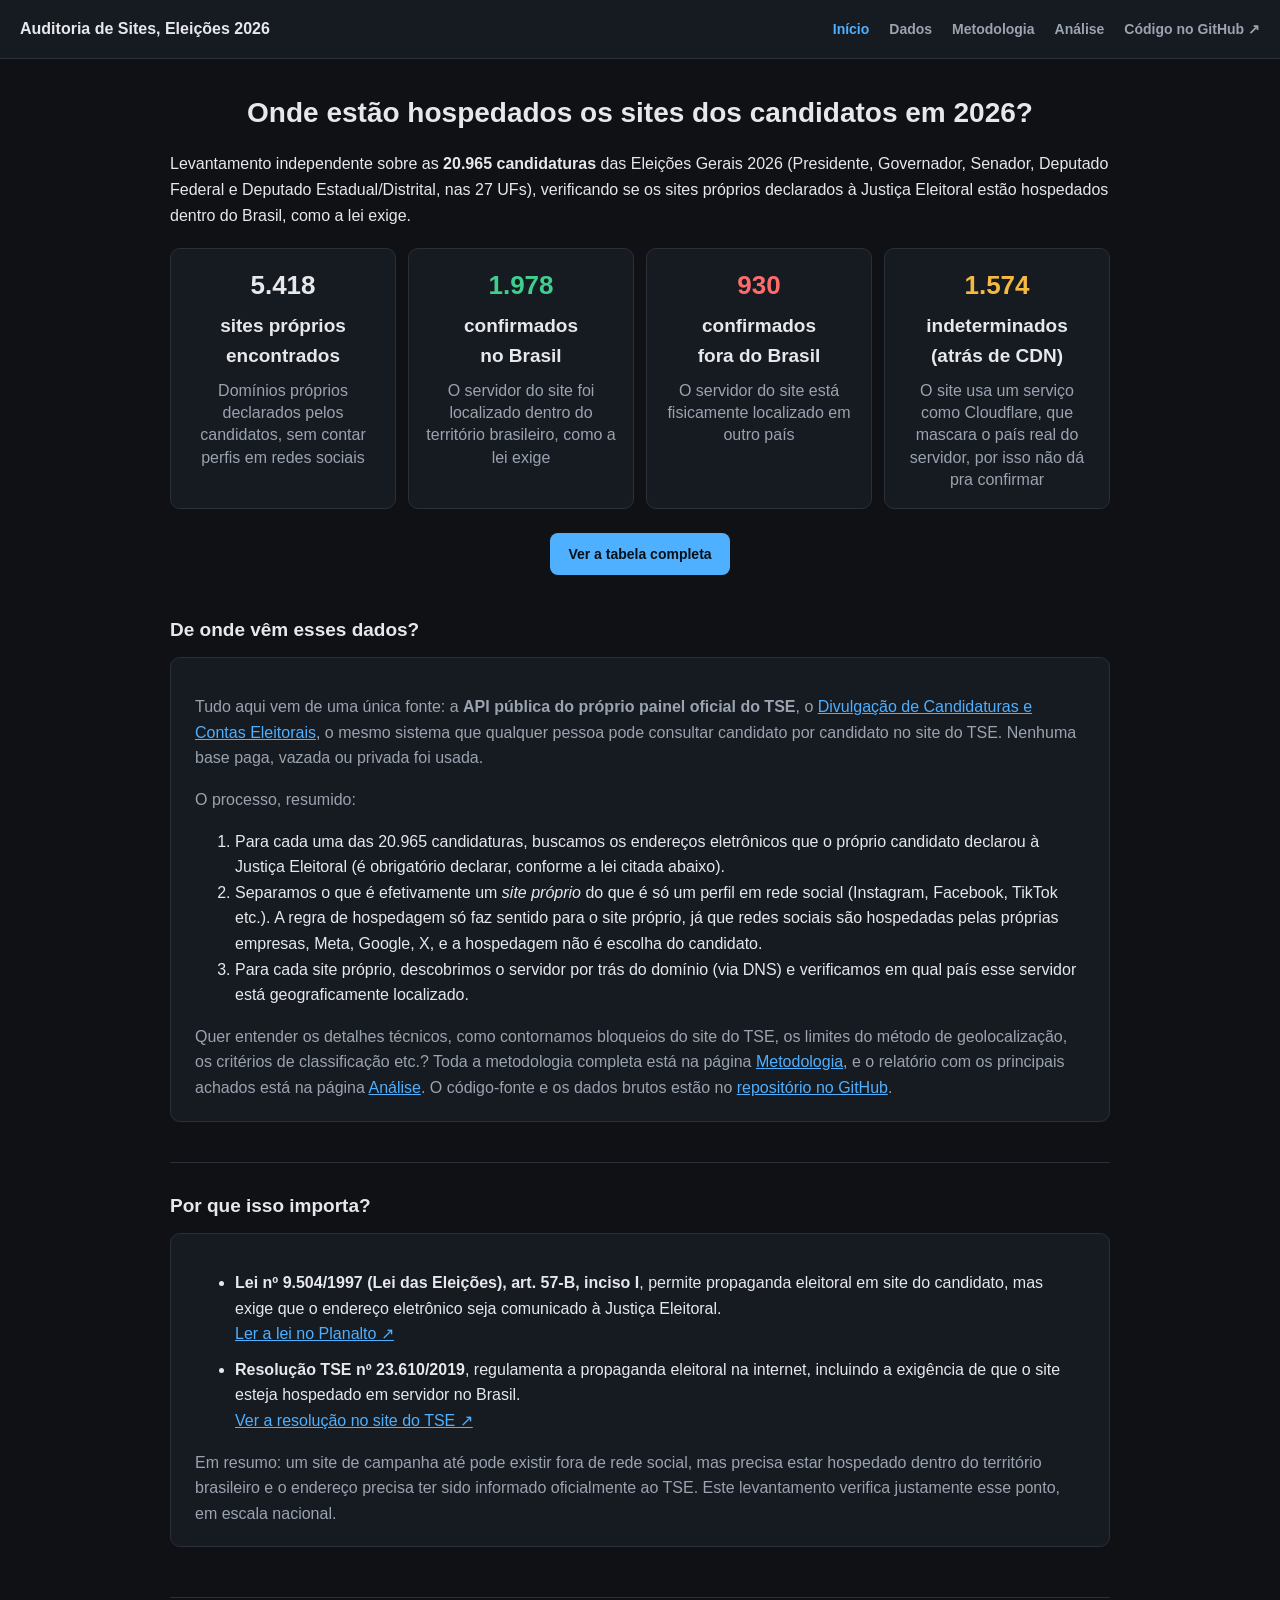
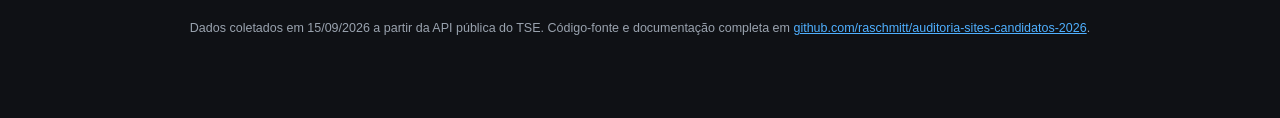
==== commit 709584a8: "Publica metodologia e análise como páginas do site Cria docs/metodologia.html e docs/analise.html, r" ====
--- a/docs/index.html
+++ b/docs/index.html
@@ -12,6 +12,8 @@
   <span class="brand">Auditoria de Sites, Eleições 2026</span>
   <a href="index.html" class="active">Início</a>
   <a href="dados.html">Dados</a>
+  <a href="metodologia.html">Metodologia</a>
+  <a href="analise.html">Análise</a>
   <a href="https://github.com/raschmitt/auditoria-sites-candidatos-2026" target="_blank">Código no GitHub ↗</a>
 </nav>
 
@@ -82,11 +84,11 @@
     <p style="margin-bottom:0;">
       Quer entender os detalhes técnicos, como contornamos bloqueios do site
       do TSE, os limites do método de geolocalização, os critérios de
-      classificação etc.? Toda a metodologia completa, o código-fonte e os
-      dados brutos estão documentados no
-      <a href="https://github.com/raschmitt/auditoria-sites-candidatos-2026" target="_blank">repositório no GitHub</a>,
-      em especial o arquivo
-      <a href="https://github.com/raschmitt/auditoria-sites-candidatos-2026/blob/master/docs/METODOLOGIA.md" target="_blank">METODOLOGIA.md</a>.
+      classificação etc.? Toda a metodologia completa está na página
+      <a href="metodologia.html">Metodologia</a>, e o relatório com os
+      principais achados está na página <a href="analise.html">Análise</a>.
+      O código-fonte e os dados brutos estão no
+      <a href="https://github.com/raschmitt/auditoria-sites-candidatos-2026" target="_blank">repositório no GitHub</a>.
     </p>
   </div>
 
--- a/docs/assets/style.css
+++ b/docs/assets/style.css
@@ -188,6 +188,35 @@
 
 footer { color: var(--text-dim); font-size: 12.5px; margin-top: 50px; border-top: 1px solid var(--border); padding-top: 20px; text-align: center; }
 
+/* --- páginas de documento (metodologia, análise) --- */
+.prose h2 { font-size: 19px; margin: 32px 0 12px; border-top: 1px solid var(--border); padding-top: 24px; }
+.prose h2:first-of-type { margin-top: 24px; }
+.prose h3 { font-size: 15.5px; margin: 20px 0 8px; color: var(--text); }
+.prose p, .prose li { color: var(--text-dim); }
+.prose strong { color: var(--text); }
+.prose ul, .prose ol { padding-left: 22px; }
+.prose li { margin-bottom: 8px; }
+.prose blockquote {
+  border-left: 3px solid var(--accent);
+  padding: 4px 16px;
+  margin: 20px 0;
+  background: rgba(79,176,255,0.08);
+  border-radius: 0 8px 8px 0;
+}
+.prose blockquote p { margin: 8px 0; }
+.prose code {
+  background: var(--bg);
+  border: 1px solid var(--border);
+  border-radius: 4px;
+  padding: 1px 5px;
+  font-size: 0.92em;
+  color: var(--text);
+}
+.prose table { width: 100%; border-collapse: collapse; margin: 16px 0; font-size: 13.5px; }
+.prose table th, .prose table td { border: 1px solid var(--border); padding: 8px 10px; text-align: left; }
+.prose table th { background: var(--bg-card); color: var(--text-dim); }
+.prose .meta { color: var(--text-dim); font-size: 13px; margin-bottom: 20px; }
+
 @media (max-width: 640px) {
   .wrap { padding: 20px 14px 60px; }
   h1 { font-size: 23px; }
